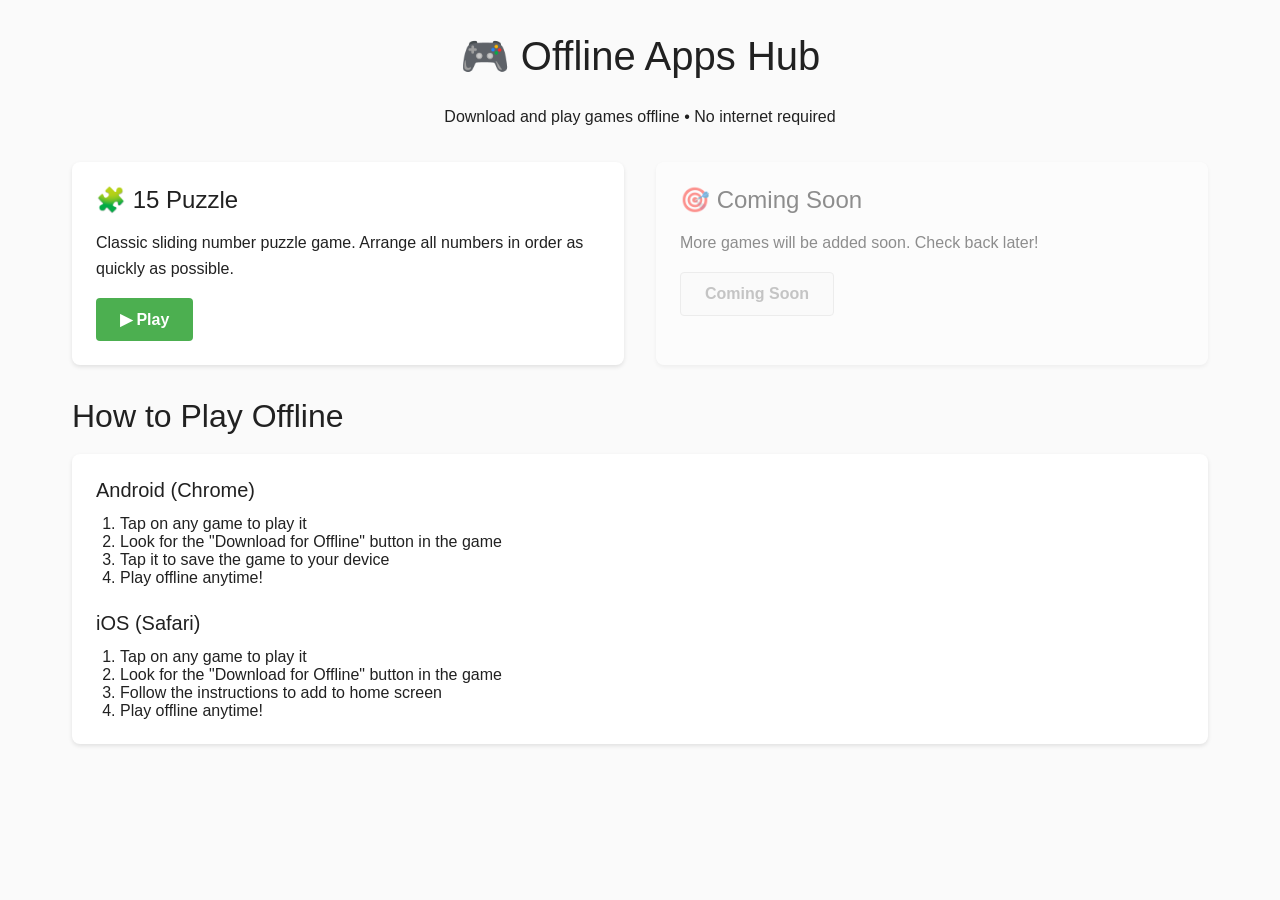
==== index.html @ 231c2d2b "Initial commit: PWA framework and 15 Puzzle game" ====
<!DOCTYPE html>
<html lang="en">
<head>
  <meta charset="UTF-8">
  <meta name="viewport" content="width=device-width, initial-scale=1.0">
  <meta name="description" content="Download and play games offline">
  <title>Offline Apps Hub</title>
  <link rel="manifest" href="./manifest.json">
  <link rel="icon" href="data:image/svg+xml,<svg xmlns='http://www.w3.org/2000/svg' viewBox='0 0 192 192'><rect fill='%234CAF50' width='192' height='192'/><text x='50%' y='50%' font-size='100' font-weight='bold' text-anchor='middle' dy='.3em' fill='white' font-family='Arial'>◉</text></svg>">
  <link rel="stylesheet" href="./style.css">
  <meta name="theme-color" content="#4CAF50">
</head>
<body>
  <div class="container">
    <header class="text-center mb-2">
      <h1>🎮 Offline Apps Hub</h1>
      <p>Download and play games offline • No internet required</p>
    </header>

    <main>
      <section class="grid grid-2">
        <!-- 15 Puzzle App Card -->
        <div class="card">
          <div class="mb-1">
            <h3>🧩 15 Puzzle</h3>
            <p>Classic sliding number puzzle game. Arrange all numbers in order as quickly as possible.</p>
          </div>
          <div class="flex gap-1">
            <a href="./apps/puzzle/" class="button button-primary">▶ Play</a>
          </div>
        </div>

        <!-- More apps coming soon -->
        <div class="card opacity-50">
          <div class="mb-1">
            <h3>🎯 Coming Soon</h3>
            <p>More games will be added soon. Check back later!</p>
          </div>
          <button class="button button-secondary" disabled>Coming Soon</button>
        </div>
      </section>

      <section class="mt-2">
        <h2>How to Play Offline</h2>
        <div class="card">
          <h4>Android (Chrome)</h4>
          <ol style="margin-left: 1.5rem; margin-bottom: 1.5rem;">
            <li>Tap on any game to play it</li>
            <li>Look for the "Download for Offline" button in the game</li>
            <li>Tap it to save the game to your device</li>
            <li>Play offline anytime!</li>
          </ol>

          <h4>iOS (Safari)</h4>
          <ol style="margin-left: 1.5rem;">
            <li>Tap on any game to play it</li>
            <li>Look for the "Download for Offline" button in the game</li>
            <li>Follow the instructions to add to home screen</li>
            <li>Play offline anytime!</li>
          </ol>
        </div>
      </section>
    </main>
  </div>

  <script>
    // Register Service Worker
    if ('serviceWorker' in navigator) {
      navigator.serviceWorker.register('./sw.js')
        .then((registration) => {
          console.log('Service Worker registered:', registration);
        })
        .catch((error) => {
          console.error('Service Worker registration failed:', error);
        });
    }
  </script>
</body>
</html>
---- style.css ----
/* ========== Base Styles ========== */
* {
  margin: 0;
  padding: 0;
  box-sizing: border-box;
}

:root {
  --primary-color: #4CAF50;
  --primary-dark: #388E3C;
  --primary-light: #C8E6C9;
  --text-primary: #212121;
  --text-secondary: #757575;
  --bg-primary: #FAFAFA;
  --bg-secondary: #F5F5F5;
  --border-color: #BDBDBD;
  --error-color: #F44336;
  --success-color: #4CAF50;
}

html, body {
  width: 100%;
  height: 100%;
  font-family: -apple-system, BlinkMacSystemFont, 'Segoe UI', 'Roboto', 'Oxygen', 'Ubuntu', 'Cantarell', sans-serif;
  background-color: var(--bg-primary);
  color: var(--text-primary);
}

/* ========== Typography ========== */
h1, h2, h3, h4, h5, h6 {
  font-weight: 500;
  line-height: 1.2;
}

h1 { font-size: 2.5rem; margin-bottom: 1.5rem; }
h2 { font-size: 2rem; margin-bottom: 1.2rem; }
h3 { font-size: 1.5rem; margin-bottom: 1rem; }
h4 { font-size: 1.25rem; margin-bottom: 0.8rem; }

p {
  line-height: 1.6;
  margin-bottom: 1rem;
}

/* ========== Buttons ========== */
button, .button {
  display: inline-flex;
  align-items: center;
  justify-content: center;
  gap: 0.5rem;
  padding: 0.75rem 1.5rem;
  font-size: 1rem;
  font-weight: 600;
  border: none;
  border-radius: 4px;
  cursor: pointer;
  transition: all 0.2s ease;
  text-decoration: none;
  user-select: none;
  -webkit-user-select: none;
}

button:hover, .button:hover {
  transform: translateY(-2px);
  box-shadow: 0 4px 8px rgba(0, 0, 0, 0.2);
}

button:active, .button:active {
  transform: translateY(0);
  box-shadow: 0 2px 4px rgba(0, 0, 0, 0.1);
}

button:disabled {
  opacity: 0.5;
  cursor: not-allowed;
  transform: none;
}

.button-primary {
  background-color: var(--primary-color);
  color: white;
}

.button-primary:hover {
  background-color: var(--primary-dark);
}

.button-secondary {
  background-color: var(--bg-secondary);
  color: var(--text-primary);
  border: 1px solid var(--border-color);
}

.button-secondary:hover {
  background-color: #EEEEEE;
}

.button-small {
  padding: 0.5rem 1rem;
  font-size: 0.875rem;
}

/* ========== Forms ========== */
input, select, textarea {
  padding: 0.75rem;
  font-size: 1rem;
  border: 1px solid var(--border-color);
  border-radius: 4px;
  font-family: inherit;
}

input:focus, select:focus, textarea:focus {
  outline: none;
  border-color: var(--primary-color);
  box-shadow: 0 0 0 3px rgba(76, 175, 80, 0.1);
}

/* ========== Layout ========== */
.container {
  max-width: 1200px;
  margin: 0 auto;
  padding: 2rem;
}

.grid {
  display: grid;
  gap: 2rem;
}

.grid-2 {
  grid-template-columns: repeat(auto-fit, minmax(300px, 1fr));
}

.grid-3 {
  grid-template-columns: repeat(auto-fit, minmax(250px, 1fr));
}

.flex {
  display: flex;
  align-items: center;
  justify-content: space-between;
}

.flex-column {
  flex-direction: column;
  align-items: stretch;
}

.gap-1 { gap: 1rem; }
.gap-2 { gap: 2rem; }

/* ========== Cards ========== */
.card {
  background: white;
  border-radius: 8px;
  padding: 1.5rem;
  box-shadow: 0 2px 4px rgba(0, 0, 0, 0.1);
  transition: box-shadow 0.2s ease;
}

.card:hover {
  box-shadow: 0 4px 12px rgba(0, 0, 0, 0.15);
}

/* ========== Responsive ========== */
@media (max-width: 768px) {
  h1 { font-size: 2rem; }
  h2 { font-size: 1.5rem; }
  h3 { font-size: 1.25rem; }

  .container {
    padding: 1rem;
  }

  .grid-2, .grid-3 {
    grid-template-columns: 1fr;
  }

  .flex {
    flex-direction: column;
    align-items: stretch;
    gap: 1rem;
  }
}

/* ========== Utilities ========== */
.text-center { text-align: center; }
.text-right { text-align: right; }
.mt-1 { margin-top: 1rem; }
.mt-2 { margin-top: 2rem; }
.mb-1 { margin-bottom: 1rem; }
.mb-2 { margin-bottom: 2rem; }
.p-1 { padding: 1rem; }
.p-2 { padding: 2rem; }
.hidden { display: none; }
.opacity-50 { opacity: 0.5; }
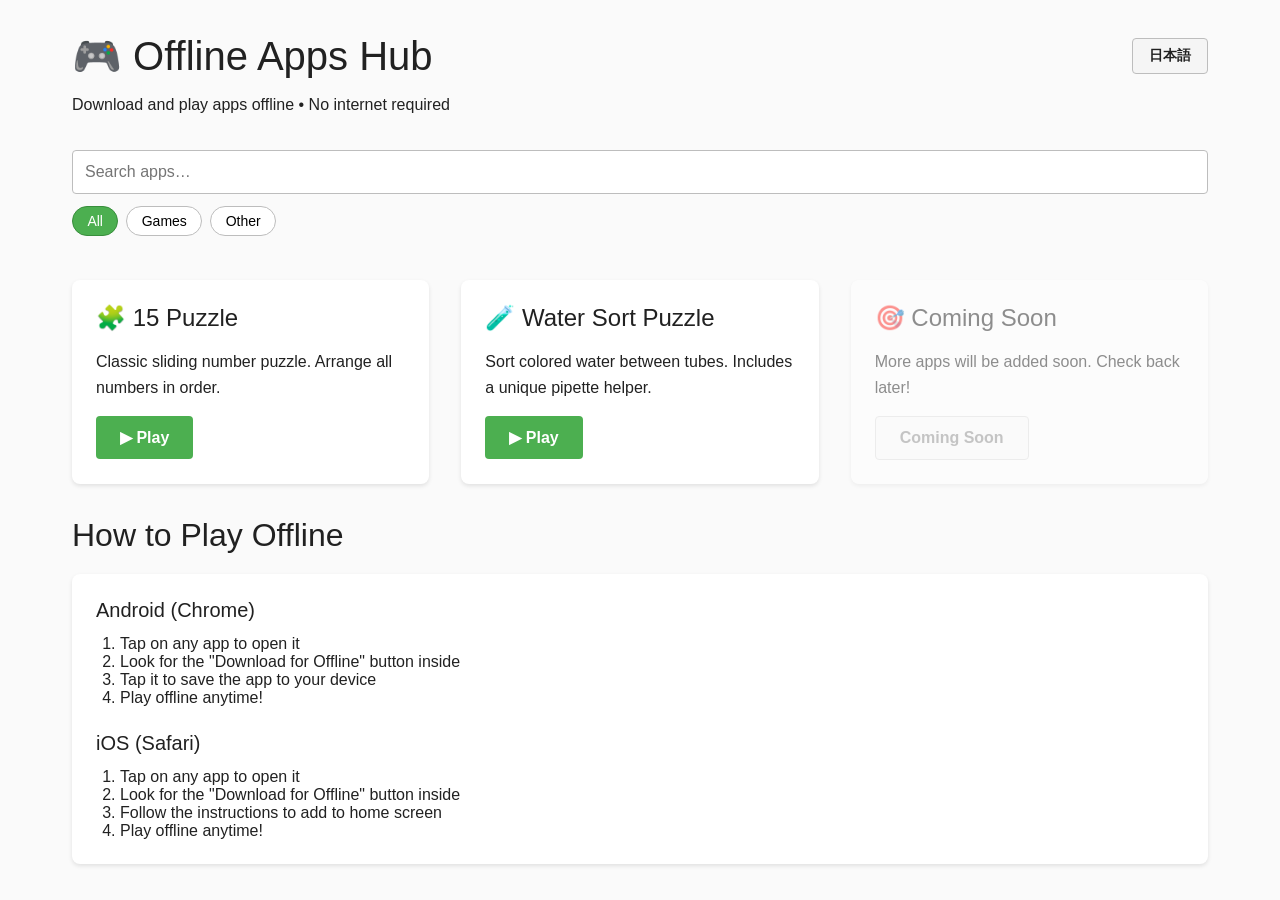
==== commit ea07fc02: "feat(hub): Add bilingual i18n and category-filtered app registry Replace the hardcoded card list wit" ====
--- a/index.html
+++ b/index.html
@@ -12,68 +12,272 @@
 </head>
 <body>
   <div class="container">
-    <header class="text-center mb-2">
-      <h1>🎮 Offline Apps Hub</h1>
-      <p>Download and play games offline • No internet required</p>
+    <header class="mb-2">
+      <div class="header-bar">
+        <h1 data-i18n="hub.title">🎮 Offline Apps Hub</h1>
+        <button id="lang-toggle" class="button button-small button-secondary" type="button"></button>
+      </div>
+      <p data-i18n="hub.subtitle">Download and play apps offline • No internet required</p>
     </header>
 
     <main>
-      <section class="grid grid-2">
-        <!-- 15 Puzzle App Card -->
+      <section class="filters mb-2">
+        <input id="app-search" type="search" class="filter-search"
+               data-i18n-attr="placeholder:hub.search.placeholder;aria-label:hub.search.aria">
+        <div id="category-chips" class="chip-row" role="tablist" aria-label="Category"></div>
+        <div id="subcategory-chips" class="chip-row chip-row-sub hidden" role="tablist" aria-label="Subcategory"></div>
+      </section>
+
+      <section id="apps-grid" class="grid grid-2"></section>
+      <p id="apps-empty" class="text-center mt-2 hidden" data-i18n="hub.empty">No apps match your filters.</p>
+
+      <section class="mt-2">
+        <h2 data-i18n="hub.howto.title">How to Play Offline</h2>
         <div class="card">
-          <div class="mb-1">
-            <h3>🧩 15 Puzzle</h3>
-            <p>Classic sliding number puzzle game. Arrange all numbers in order as quickly as possible.</p>
-          </div>
-          <div class="flex gap-1">
-            <a href="./apps/puzzle/" class="button button-primary">▶ Play</a>
-          </div>
-        </div>
-
-        <!-- More apps coming soon -->
-        <div class="card opacity-50">
-          <div class="mb-1">
-            <h3>🎯 Coming Soon</h3>
-            <p>More games will be added soon. Check back later!</p>
-          </div>
-          <button class="button button-secondary" disabled>Coming Soon</button>
-        </div>
-      </section>
-
-      <section class="mt-2">
-        <h2>How to Play Offline</h2>
-        <div class="card">
-          <h4>Android (Chrome)</h4>
-          <ol style="margin-left: 1.5rem; margin-bottom: 1.5rem;">
-            <li>Tap on any game to play it</li>
-            <li>Look for the "Download for Offline" button in the game</li>
-            <li>Tap it to save the game to your device</li>
-            <li>Play offline anytime!</li>
-          </ol>
-
-          <h4>iOS (Safari)</h4>
-          <ol style="margin-left: 1.5rem;">
-            <li>Tap on any game to play it</li>
-            <li>Look for the "Download for Offline" button in the game</li>
-            <li>Follow the instructions to add to home screen</li>
-            <li>Play offline anytime!</li>
-          </ol>
+          <h4 data-i18n="hub.howto.android">Android (Chrome)</h4>
+          <ol class="howto-list" data-i18n-html="hub.howto.androidSteps"></ol>
+
+          <h4 data-i18n="hub.howto.ios">iOS (Safari)</h4>
+          <ol class="howto-list" data-i18n-html="hub.howto.iosSteps"></ol>
         </div>
       </section>
     </main>
   </div>
 
+  <script src="./i18n.js"></script>
+  <script src="./apps.js"></script>
   <script>
-    // Register Service Worker
-    if ('serviceWorker' in navigator) {
-      navigator.serviceWorker.register('./sw.js')
-        .then((registration) => {
-          console.log('Service Worker registered:', registration);
-        })
-        .catch((error) => {
-          console.error('Service Worker registration failed:', error);
-        });
-    }
+    (function () {
+      I18n.register({
+        ja: {
+          hub: {
+            title: '🎮 オフラインアプリハブ',
+            subtitle: 'アプリをダウンロードしてオフラインで遊ぼう • インターネット不要',
+            empty: '該当するアプリが見つかりません。',
+            search: {
+              placeholder: 'アプリを検索…',
+              aria: 'アプリを検索'
+            },
+            cardPlay: '▶ プレイ',
+            cardComingSoon: '近日公開',
+            howto: {
+              title: 'オフラインで遊ぶには',
+              android: 'Android (Chrome)',
+              ios: 'iOS (Safari)',
+              androidSteps:
+                '<li>遊びたいアプリのカードをタップ</li>' +
+                '<li>アプリ内の「オフライン用にダウンロード」ボタンを探す</li>' +
+                '<li>ボタンをタップして端末に保存</li>' +
+                '<li>いつでもオフラインで遊べます！</li>',
+              iosSteps:
+                '<li>遊びたいアプリのカードをタップ</li>' +
+                '<li>アプリ内の「オフライン用にダウンロード」ボタンを探す</li>' +
+                '<li>表示される手順に従ってホーム画面に追加</li>' +
+                '<li>いつでもオフラインで遊べます！</li>'
+            }
+          }
+        },
+        en: {
+          hub: {
+            title: '🎮 Offline Apps Hub',
+            subtitle: 'Download and play apps offline • No internet required',
+            empty: 'No apps match your filters.',
+            search: {
+              placeholder: 'Search apps…',
+              aria: 'Search apps'
+            },
+            cardPlay: '▶ Play',
+            cardComingSoon: 'Coming Soon',
+            howto: {
+              title: 'How to Play Offline',
+              android: 'Android (Chrome)',
+              ios: 'iOS (Safari)',
+              androidSteps:
+                '<li>Tap on any app to open it</li>' +
+                '<li>Look for the "Download for Offline" button inside</li>' +
+                '<li>Tap it to save the app to your device</li>' +
+                '<li>Play offline anytime!</li>',
+              iosSteps:
+                '<li>Tap on any app to open it</li>' +
+                '<li>Look for the "Download for Offline" button inside</li>' +
+                '<li>Follow the instructions to add to home screen</li>' +
+                '<li>Play offline anytime!</li>'
+            }
+          }
+        }
+      });
+
+      var state = { cat: 'all', sub: 'all', query: '' };
+
+      var gridEl = document.getElementById('apps-grid');
+      var emptyEl = document.getElementById('apps-empty');
+      var catRow = document.getElementById('category-chips');
+      var subRow = document.getElementById('subcategory-chips');
+      var searchEl = document.getElementById('app-search');
+
+      function catLabel(key) {
+        var c = window.CATEGORIES[key];
+        if (!c) return key;
+        return c[I18n.getLang()] || c.en || key;
+      }
+      function subLabel(key) {
+        var s = window.SUBCATEGORIES[key];
+        if (!s) return key;
+        return s[I18n.getLang()] || s.en || key;
+      }
+
+      function uniqueCats() {
+        var seen = {};
+        var out = ['all'];
+        window.APPS.forEach(function (a) {
+          if (!seen[a.category]) {
+            seen[a.category] = true;
+            out.push(a.category);
+          }
+        });
+        return out;
+      }
+
+      function uniqueSubsFor(cat) {
+        var seen = {};
+        var out = ['all'];
+        window.APPS.forEach(function (a) {
+          if (cat !== 'all' && a.category !== cat) return;
+          if (!seen[a.subcategory]) {
+            seen[a.subcategory] = true;
+            out.push(a.subcategory);
+          }
+        });
+        return out;
+      }
+
+      function renderCategoryChips() {
+        catRow.innerHTML = '';
+        uniqueCats().forEach(function (key) {
+          var b = document.createElement('button');
+          b.type = 'button';
+          b.className = 'chip' + (state.cat === key ? ' chip-active' : '');
+          b.setAttribute('role', 'tab');
+          b.setAttribute('aria-selected', state.cat === key ? 'true' : 'false');
+          b.textContent = catLabel(key);
+          b.addEventListener('click', function () {
+            state.cat = key;
+            state.sub = 'all';
+            renderCategoryChips();
+            renderSubcategoryChips();
+            renderApps();
+          });
+          catRow.appendChild(b);
+        });
+      }
+
+      function renderSubcategoryChips() {
+        subRow.innerHTML = '';
+        if (state.cat === 'all') {
+          subRow.classList.add('hidden');
+          return;
+        }
+        var subs = uniqueSubsFor(state.cat);
+        if (subs.length <= 2) {
+          // Only "all" + one subcategory — no point showing the row
+          subRow.classList.add('hidden');
+          return;
+        }
+        subRow.classList.remove('hidden');
+        subs.forEach(function (key) {
+          var b = document.createElement('button');
+          b.type = 'button';
+          b.className = 'chip chip-sub' + (state.sub === key ? ' chip-active' : '');
+          b.setAttribute('role', 'tab');
+          b.setAttribute('aria-selected', state.sub === key ? 'true' : 'false');
+          b.textContent = subLabel(key);
+          b.addEventListener('click', function () {
+            state.sub = key;
+            renderSubcategoryChips();
+            renderApps();
+          });
+          subRow.appendChild(b);
+        });
+      }
+
+      function appMatches(a) {
+        if (state.cat !== 'all' && a.category !== state.cat) return false;
+        if (state.sub !== 'all' && a.subcategory !== state.sub) return false;
+        var q = state.query.trim().toLowerCase();
+        if (!q) return true;
+        var hay = [a.nameJa, a.nameEn, a.descJa, a.descEn].join(' ').toLowerCase();
+        return hay.indexOf(q) !== -1;
+      }
+
+      function renderApps() {
+        var lang = I18n.getLang();
+        var list = window.APPS.filter(appMatches);
+        gridEl.innerHTML = '';
+        if (list.length === 0) {
+          emptyEl.classList.remove('hidden');
+          return;
+        }
+        emptyEl.classList.add('hidden');
+
+        list.forEach(function (a) {
+          var card = document.createElement('div');
+          card.className = 'card' + (a.comingSoon ? ' opacity-50' : '');
+
+          var head = document.createElement('div');
+          head.className = 'mb-1';
+          var title = document.createElement('h3');
+          title.textContent = a.emoji + ' ' + (lang === 'ja' ? a.nameJa : a.nameEn);
+          var desc = document.createElement('p');
+          desc.textContent = lang === 'ja' ? a.descJa : a.descEn;
+          head.appendChild(title);
+          head.appendChild(desc);
+          card.appendChild(head);
+
+          var actions = document.createElement('div');
+          actions.className = 'flex gap-1';
+          if (a.comingSoon) {
+            var btn = document.createElement('button');
+            btn.type = 'button';
+            btn.className = 'button button-secondary';
+            btn.disabled = true;
+            btn.textContent = I18n.t('hub.cardComingSoon');
+            actions.appendChild(btn);
+          } else {
+            var link = document.createElement('a');
+            link.href = a.path;
+            link.className = 'button button-primary';
+            link.textContent = I18n.t('hub.cardPlay');
+            actions.appendChild(link);
+          }
+          card.appendChild(actions);
+
+          gridEl.appendChild(card);
+        });
+      }
+
+      function renderAll() {
+        renderCategoryChips();
+        renderSubcategoryChips();
+        renderApps();
+      }
+
+      searchEl.addEventListener('input', function (e) {
+        state.query = e.target.value;
+        renderApps();
+      });
+
+      I18n.mountToggle(document.getElementById('lang-toggle'));
+      window.addEventListener('i18nchange', renderAll);
+
+      renderAll();
+      I18n.apply();
+
+      if ('serviceWorker' in navigator) {
+        navigator.serviceWorker.register('./sw.js')
+          .then(function (reg) { console.log('Service Worker registered:', reg); })
+          .catch(function (err) { console.error('Service Worker registration failed:', err); });
+      }
+    })();
   </script>
 </body>
-</html>+</html>
--- a/style.css
+++ b/style.css
@@ -193,4 +193,108 @@
 .p-1 { padding: 1rem; }
 .p-2 { padding: 2rem; }
 .hidden { display: none; }
-.opacity-50 { opacity: 0.5; }+.opacity-50 { opacity: 0.5; }
+
+/* ========== Header bar (title + lang toggle) ========== */
+.header-bar {
+  display: flex;
+  justify-content: space-between;
+  align-items: center;
+  gap: 1rem;
+  margin-bottom: 0.75rem;
+}
+.header-bar h1 {
+  margin-bottom: 0;
+}
+
+/* Hub filter section */
+.filters {
+  display: flex;
+  flex-direction: column;
+  gap: 0.75rem;
+}
+.filter-search {
+  width: 100%;
+}
+.chip-row {
+  display: flex;
+  flex-wrap: wrap;
+  gap: 0.5rem;
+}
+.chip-row-sub {
+  padding-left: 0.25rem;
+}
+.chip {
+  padding: 0.4rem 0.9rem;
+  border-radius: 999px;
+  border: 1px solid var(--border-color);
+  background: white;
+  font-size: 0.875rem;
+  font-weight: 500;
+  cursor: pointer;
+  transition: background-color 0.15s ease, color 0.15s ease, border-color 0.15s ease;
+}
+.chip:hover {
+  background: var(--bg-secondary);
+  transform: none;
+  box-shadow: none;
+}
+.chip-active {
+  background: var(--primary-color);
+  color: white;
+  border-color: var(--primary-dark);
+}
+.chip-active:hover {
+  background: var(--primary-dark);
+}
+.chip-sub {
+  font-size: 0.8125rem;
+  padding: 0.3rem 0.75rem;
+}
+.howto-list {
+  margin-left: 1.5rem;
+  margin-bottom: 1.5rem;
+}
+.howto-list:last-child {
+  margin-bottom: 0;
+}
+
+/* Back-to-hub link used on each app page */
+.back-link {
+  display: inline-flex;
+  align-items: center;
+  gap: 0.25rem;
+  color: var(--text-secondary);
+  text-decoration: none;
+  font-size: 0.9rem;
+  font-weight: 500;
+  padding: 0.25rem 0.5rem;
+  border-radius: 4px;
+  transition: background-color 0.15s ease, color 0.15s ease;
+}
+.back-link:hover {
+  color: var(--primary-color);
+  background: var(--bg-secondary);
+}
+
+/* Toast (shared by hub and apps) */
+.toast {
+  position: fixed;
+  left: 50%;
+  bottom: 2rem;
+  transform: translateX(-50%);
+  background: rgba(33, 33, 33, 0.92);
+  color: white;
+  padding: 0.75rem 1.25rem;
+  border-radius: 6px;
+  font-size: 0.9rem;
+  z-index: 2000;
+  opacity: 0;
+  transition: opacity 0.2s ease;
+  pointer-events: none;
+  max-width: 90vw;
+  text-align: center;
+}
+.toast.toast-visible {
+  opacity: 1;
+}
